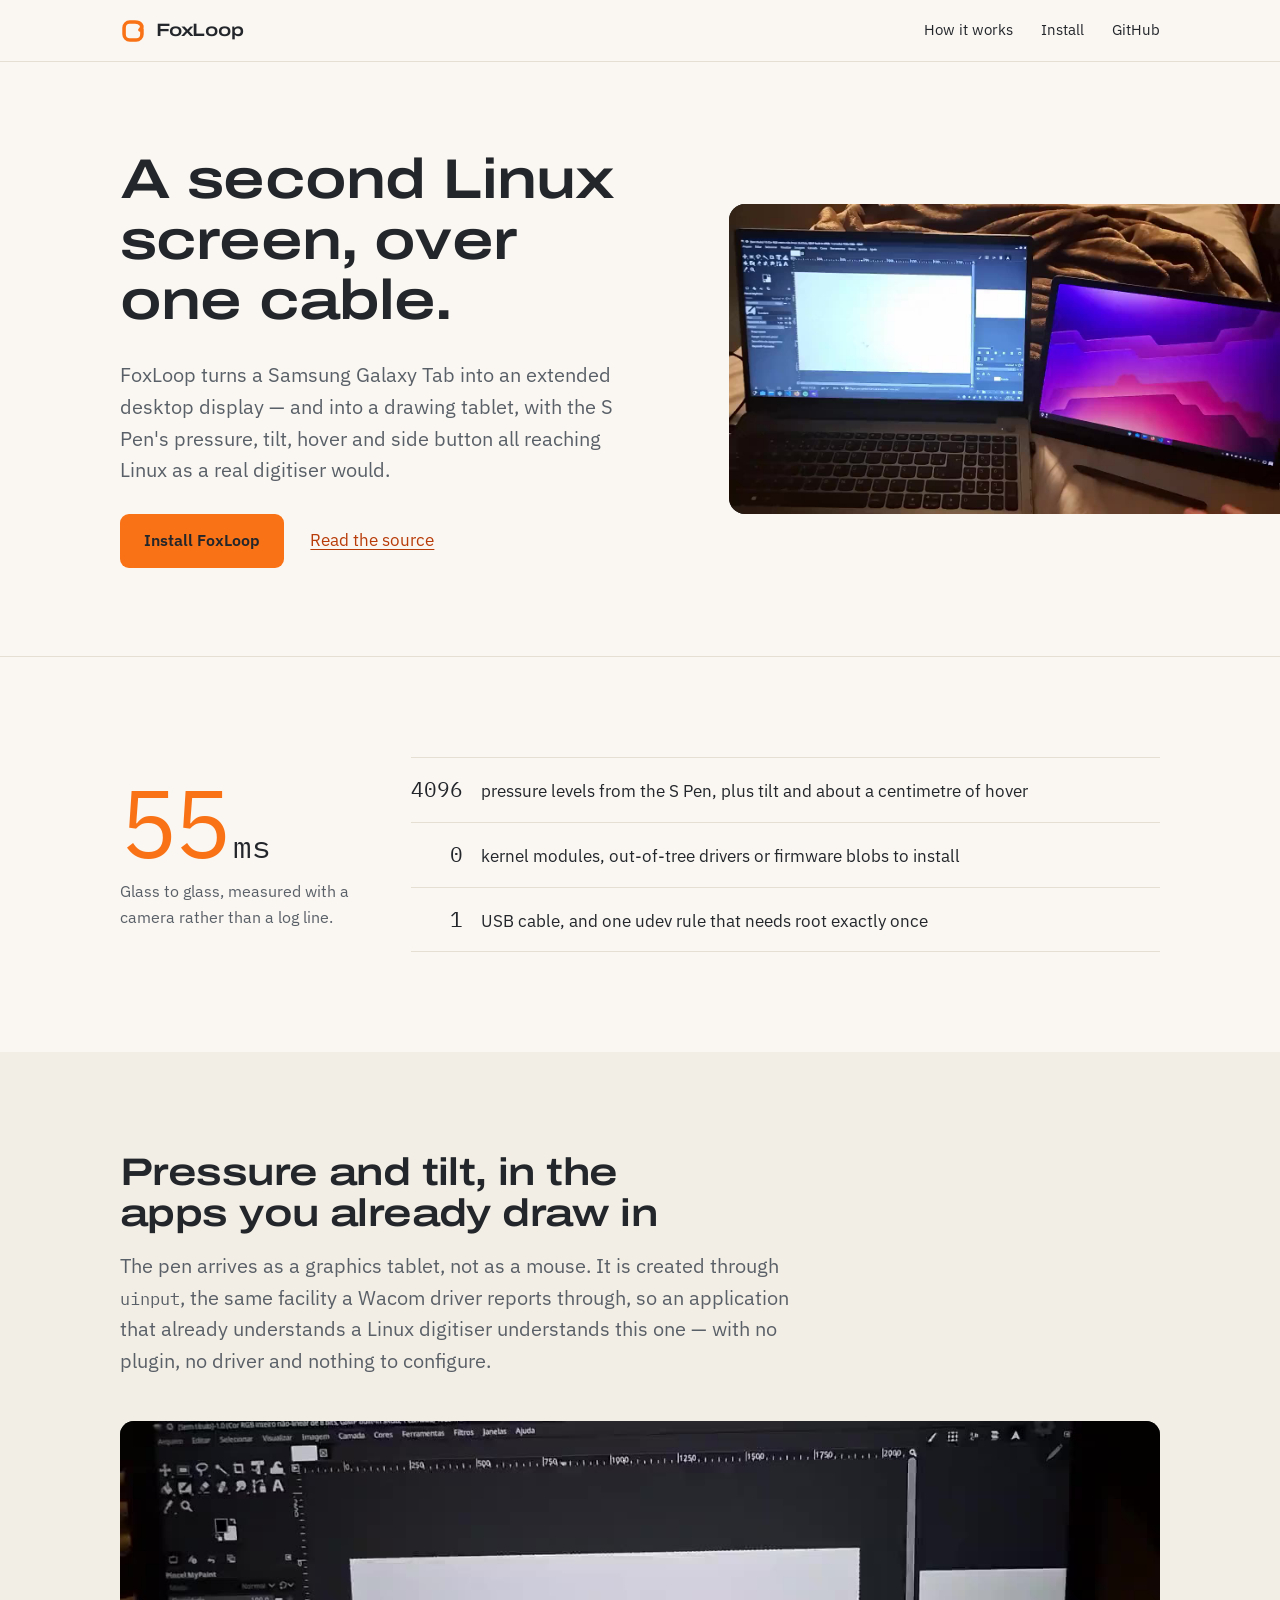
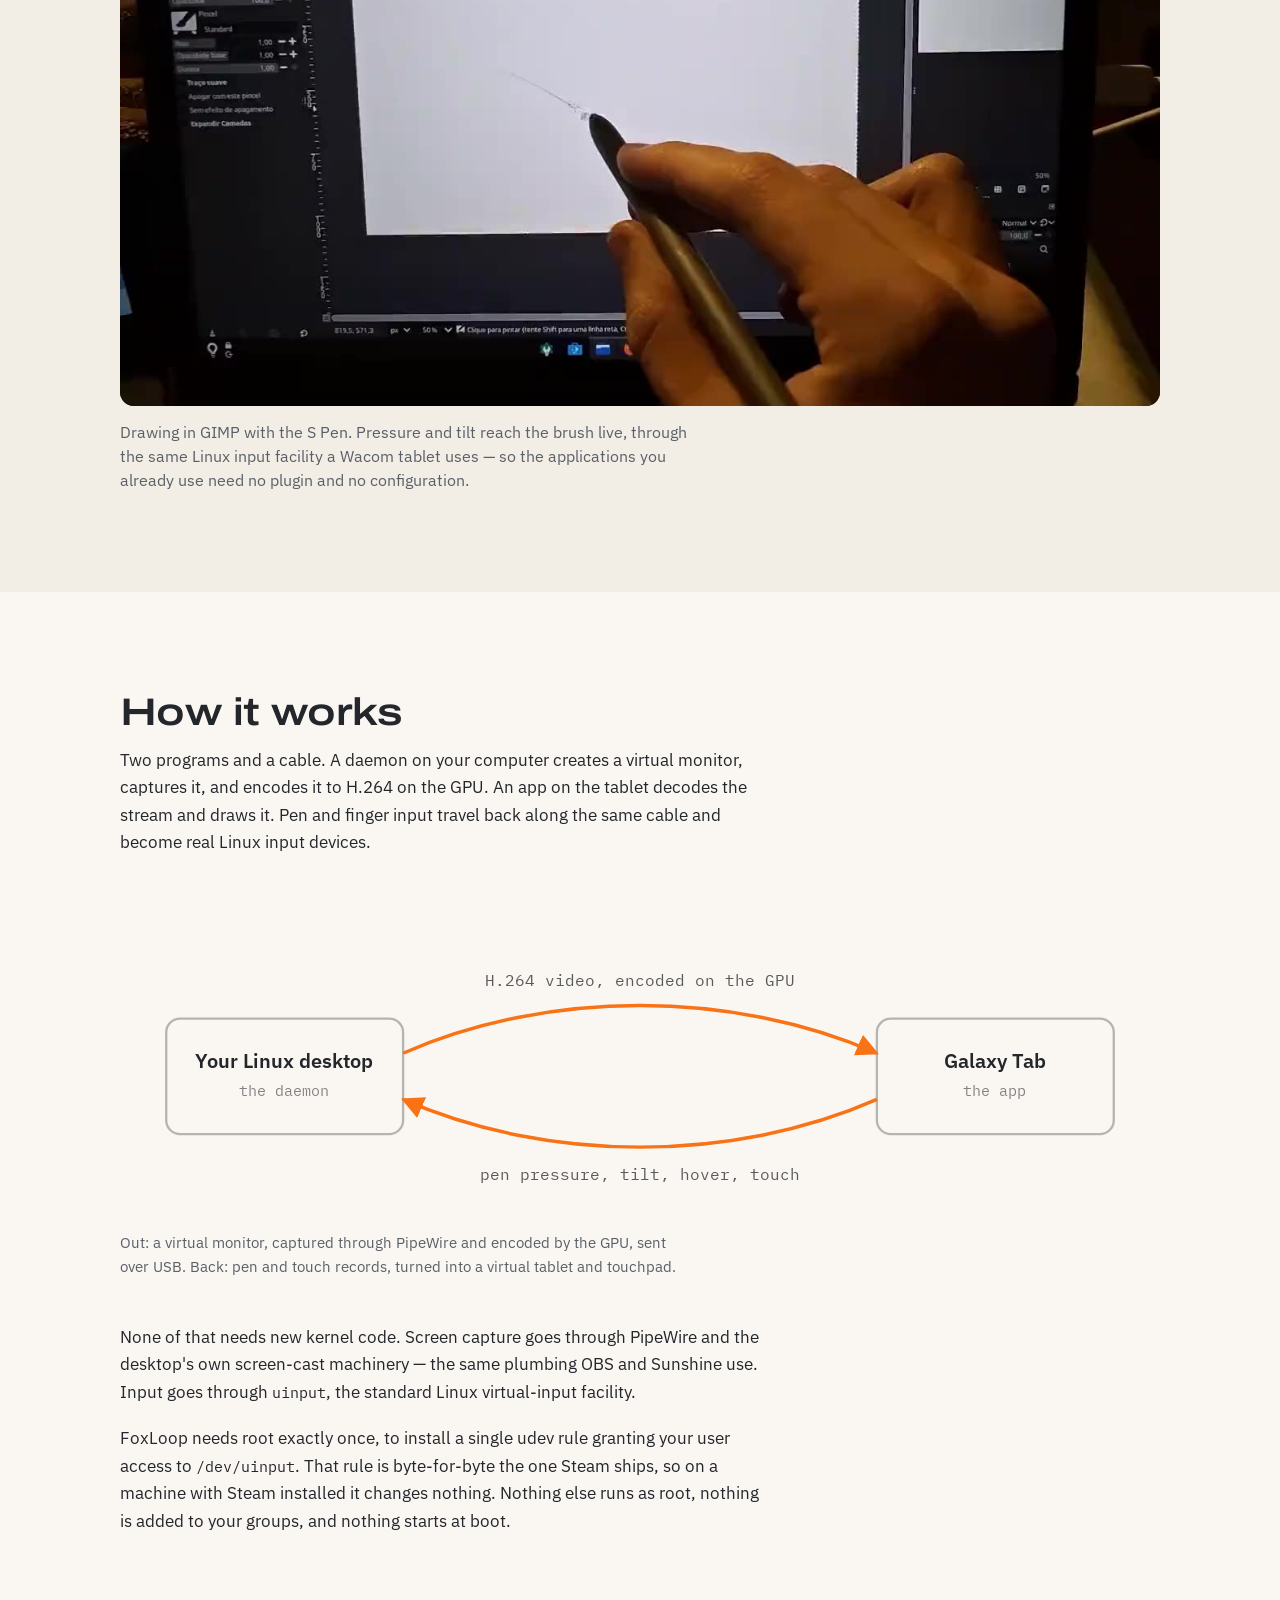
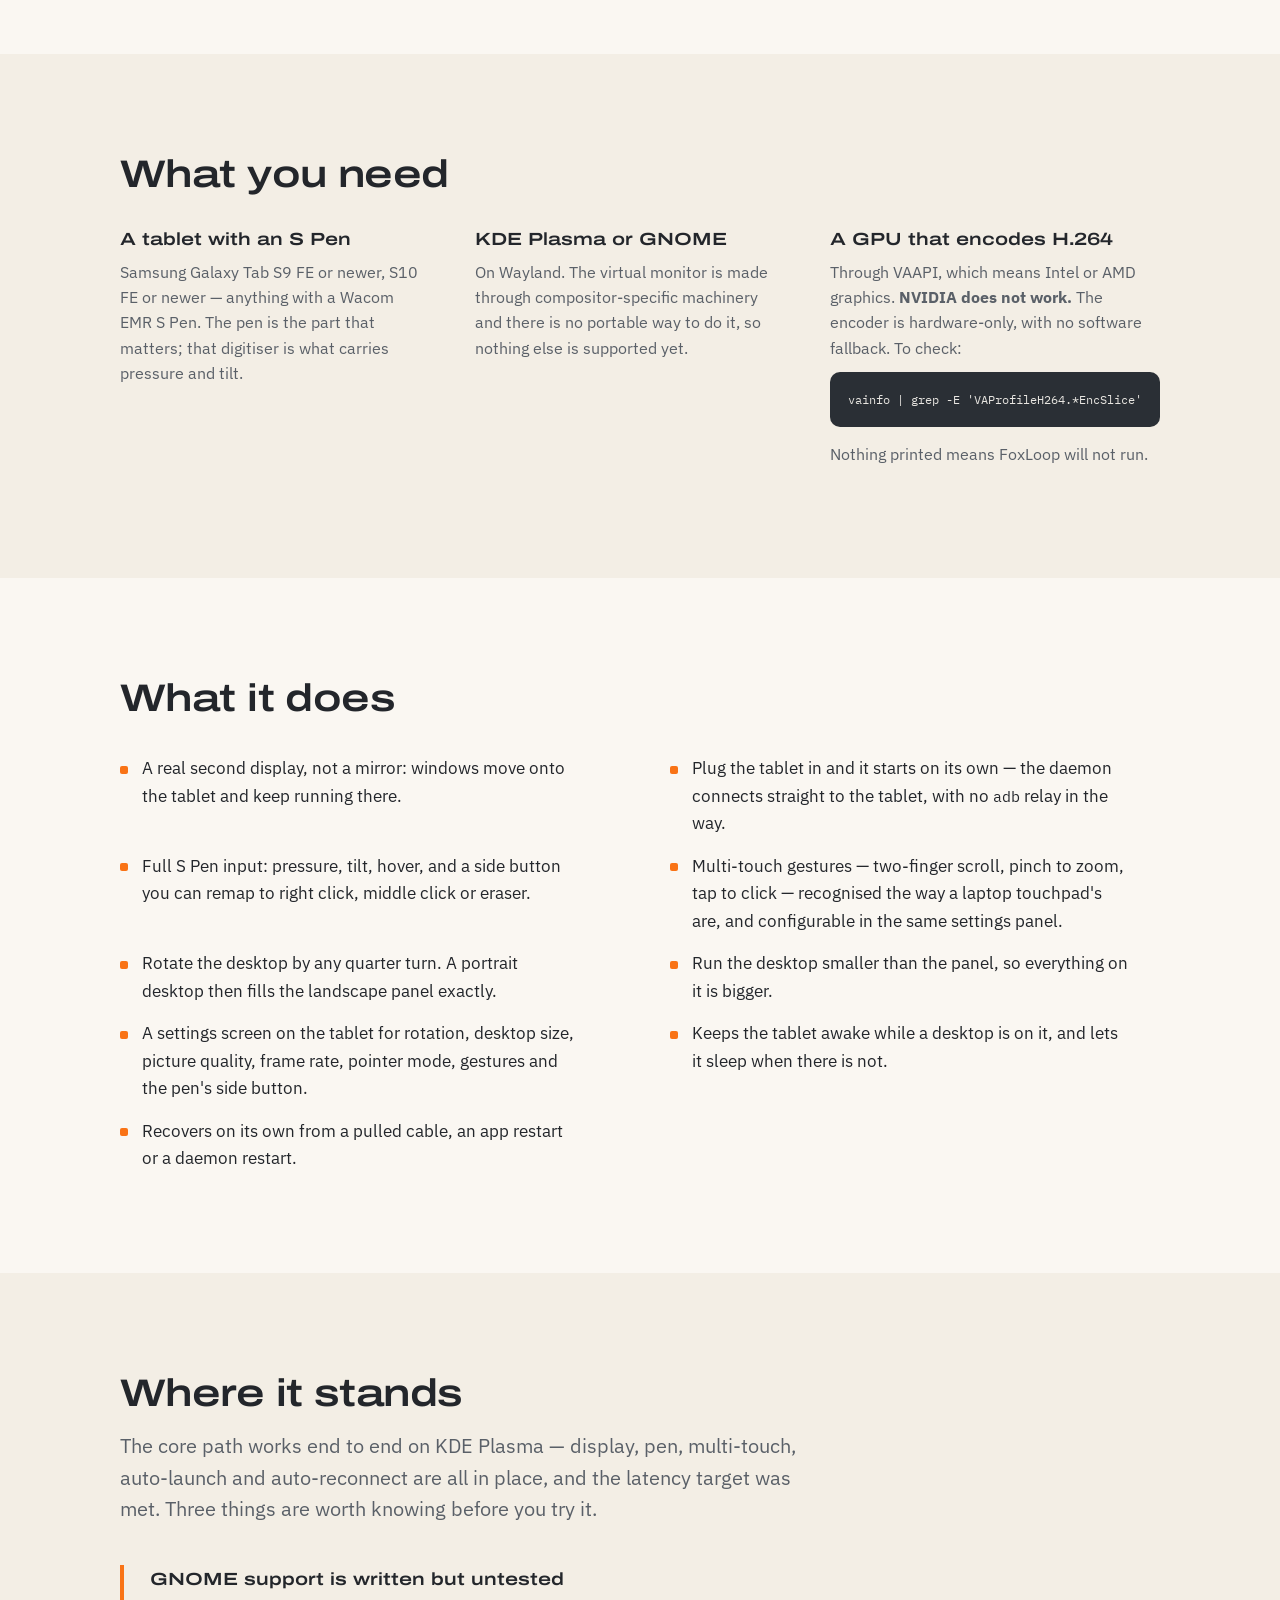
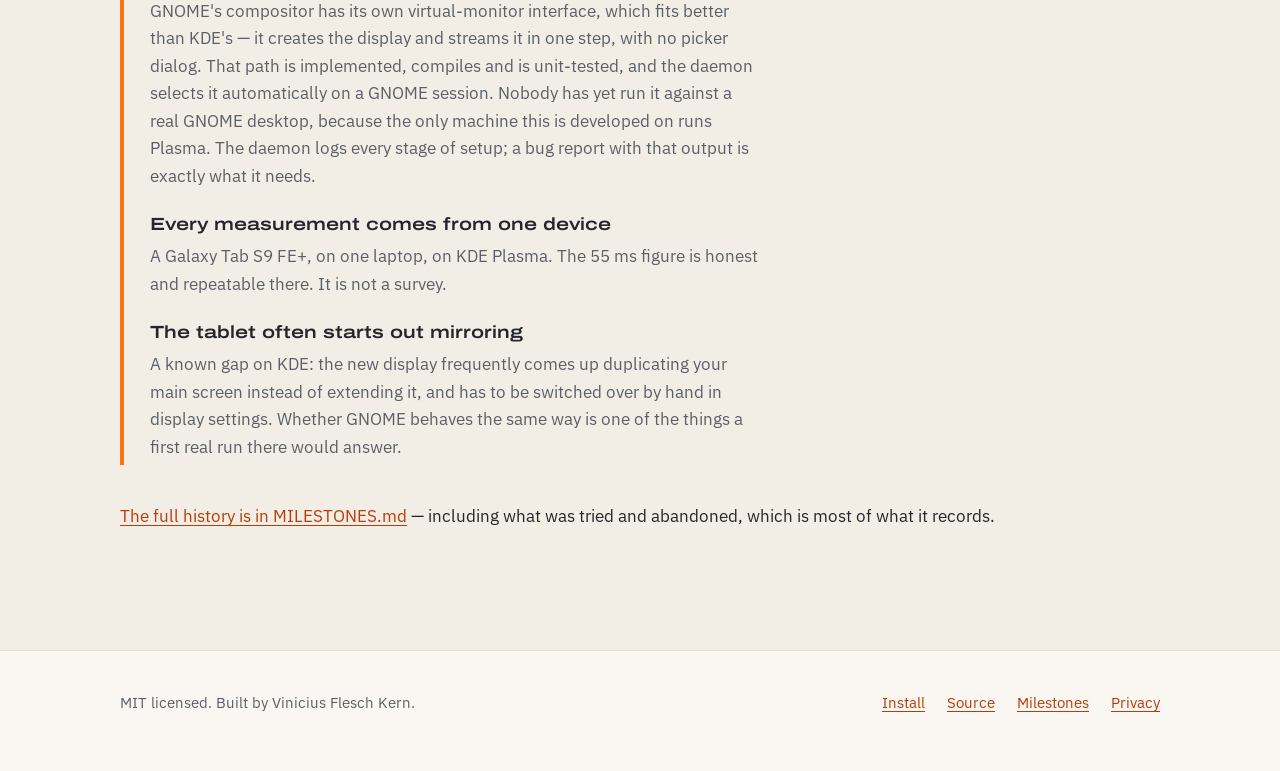
==== site/index.html @ e42240e1 "Give FoxLoop a landing page instead of a rendered README The Pages site has been on for months in le" ====
<!doctype html>
<html lang="en">
<head>
<meta charset="utf-8">
<meta name="viewport" content="width=device-width, initial-scale=1, viewport-fit=cover">
<title>FoxLoop — a second Linux screen you can draw on</title>
<meta name="description" content="FoxLoop turns a Samsung Galaxy Tab into an extended Linux display over one USB cable, with full S Pen pressure, tilt and hover. Open source, no kernel drivers.">
<link rel="icon" href="assets/mark.svg" type="image/svg+xml">
<link rel="canonical" href="https://v-inn.github.io/FoxLoop/">
<meta property="og:type" content="website">
<meta property="og:title" content="FoxLoop — a second Linux screen you can draw on">
<meta property="og:description" content="A Samsung Galaxy Tab as an extended Linux display over one USB cable, with full S Pen pressure, tilt and hover.">
<meta property="og:url" content="https://v-inn.github.io/FoxLoop/">
<meta property="og:image" content="https://v-inn.github.io/FoxLoop/assets/demo-pen.jpg">
<meta name="twitter:card" content="summary_large_image">
<link rel="preconnect" href="https://fonts.googleapis.com">
<link rel="preconnect" href="https://fonts.gstatic.com" crossorigin>
<link href="https://fonts.googleapis.com/css2?family=Archivo:wdth,wght@125,600&family=IBM+Plex+Mono&family=IBM+Plex+Sans:wght@400;600&display=swap" rel="stylesheet">
<link rel="stylesheet" href="style.css">
</head>
<body>

<a class="skip" href="#main">Skip to content</a>

<header class="masthead">
  <div class="wrap masthead__inner">
    <a class="brand" href="index.html">
      <svg viewBox="0 0 32 32" aria-hidden="true"><path d="M27 13.5 V20 A7 7 0 0 1 20 27 H12 A7 7 0 0 1 5 20 V12 A7 7 0 0 1 12 5 H18.5 C25 5 30 10 24.5 14.5" fill="none" stroke="#F97316" stroke-width="4.4" stroke-linecap="round" stroke-linejoin="round"/></svg>
      FoxLoop
    </a>
    <nav class="nav">
      <a href="#how">How it works</a>
      <a href="install.html">Install</a>
      <a href="https://github.com/V-inn/FoxLoop">GitHub</a>
    </nav>
  </div>
</header>

<main id="main">

  <div class="hero">
    <div class="hero__text">
      <h1>A second Linux screen, over one cable.</h1>
      <p class="lede">FoxLoop turns a Samsung Galaxy Tab into an extended desktop display — and into a drawing tablet, with the S Pen's pressure, tilt, hover and side button all reaching Linux as a real digitiser would.</p>
      <div class="actions">
        <a class="btn" href="install.html">Install FoxLoop</a>
        <a href="https://github.com/V-inn/FoxLoop">Read the source</a>
      </div>
    </div>
    <div class="well hero__well">
      <video src="assets/demo-extend.mp4" poster="assets/demo-extend.jpg"
             autoplay muted loop playsinline preload="metadata"
             width="1280" height="720"
             aria-label="A window is dragged from a laptop screen onto a tablet propped beside it, where it keeps running."></video>
    </div>
  </div>

  <section class="section rule-top">
    <div class="wrap">
      <div class="measures">
        <div>
          <p class="figure-lead">55<span>ms</span></p>
          <p>Glass to glass, measured with a camera rather than a log line.</p>
        </div>
        <ul class="supports">
          <li><b>4096</b><span>pressure levels from the S Pen, plus tilt and about a centimetre of hover</span></li>
          <li><b>0</b><span>kernel modules, out-of-tree drivers or firmware blobs to install</span></li>
          <li><b>1</b><span>USB cable, and one udev rule that needs root exactly once</span></li>
        </ul>
      </div>
    </div>
  </section>

  <section class="section section--band">
    <div class="wrap">
      <h2>Pressure and tilt, in the apps you already draw in</h2>
      <p class="lede">The pen arrives as a graphics tablet, not as a mouse. It is created through <code>uinput</code>, the same facility a Wacom driver reports through, so an application that already understands a Linux digitiser understands this one — with no plugin, no driver and nothing to configure.</p>
      <figure class="demo" style="margin-top:clamp(28px,4vw,44px)">
        <div class="well">
          <video src="assets/demo-pen.mp4" poster="assets/demo-pen.jpg"
                 autoplay muted loop playsinline preload="metadata"
                 width="1280" height="720"
                 aria-label="A hand draws a curve in GIMP on the tablet with the S Pen; the stroke thickens and thins with pressure."></video>
        </div>
        <figcaption>Drawing in GIMP with the S Pen. Pressure and tilt reach the brush live, through the same Linux input facility a Wacom tablet uses — so the applications you already use need no plugin and no configuration.</figcaption>
      </figure>
    </div>
  </section>

  <section class="section" id="how">
    <div class="wrap">
      <h2>How it works</h2>
      <div class="prose">
        <p>Two programs and a cable. A daemon on your computer creates a virtual monitor, captures it, and encodes it to H.264 on the GPU. An app on the tablet decodes the stream and draws it. Pen and finger input travel back along the same cable and become real Linux input devices.</p>
      </div>

      <figure class="diagram">
        <svg viewBox="0 0 900 270" role="img" aria-label="Diagram: the Linux desktop sends H.264 video over USB to the Galaxy Tab, and the tablet sends pen pressure, tilt and touch back along the same cable.">
          <defs>
            <marker id="arrow" viewBox="0 0 10 10" refX="9" refY="5" markerWidth="6.5" markerHeight="6.5" orient="auto">
              <path d="M0 0 L10 5 L0 10 Z" fill="#F97316"/>
            </marker>
          </defs>

          <rect x="40" y="100" width="205" height="100" rx="12" fill="none" stroke="currentColor" stroke-opacity=".32" stroke-width="2"/>
          <text class="d-title" x="142" y="143" text-anchor="middle">Your Linux desktop</text>
          <text class="d-sub" x="142" y="167" text-anchor="middle">the daemon</text>

          <rect x="655" y="100" width="205" height="100" rx="12" fill="none" stroke="currentColor" stroke-opacity=".32" stroke-width="2"/>
          <text class="d-title" x="757" y="143" text-anchor="middle">Galaxy Tab</text>
          <text class="d-sub" x="757" y="167" text-anchor="middle">the app</text>

          <path d="M245 130 C 370 75, 530 75, 655 130" fill="none" stroke="#F97316" stroke-width="3" marker-end="url(#arrow)"/>
          <text class="d-flow" x="450" y="72" text-anchor="middle">H.264 video, encoded on the GPU</text>

          <path d="M655 170 C 530 225, 370 225, 245 170" fill="none" stroke="#F97316" stroke-width="3" marker-end="url(#arrow)"/>
          <text class="d-flow" x="450" y="240" text-anchor="middle">pen pressure, tilt, hover, touch</text>
        </svg>
        <figcaption>Out: a virtual monitor, captured through PipeWire and encoded by the GPU, sent over USB. Back: pen and touch records, turned into a virtual tablet and touchpad.</figcaption>
      </figure>

      <div class="prose" style="margin-top:clamp(30px,4vw,44px)">
        <p>None of that needs new kernel code. Screen capture goes through PipeWire and the desktop's own screen-cast machinery — the same plumbing OBS and Sunshine use. Input goes through <code>uinput</code>, the standard Linux virtual-input facility.</p>
        <p>FoxLoop needs root exactly once, to install a single udev rule granting your user access to <code>/dev/uinput</code>. That rule is byte-for-byte the one Steam ships, so on a machine with Steam installed it changes nothing. Nothing else runs as root, nothing is added to your groups, and nothing starts at boot.</p>
      </div>
    </div>
  </section>

  <section class="section section--band">
    <div class="wrap">
      <h2>What you need</h2>
      <div class="needs">
        <div>
          <h3>A tablet with an S Pen</h3>
          <p>Samsung Galaxy Tab S9 FE or newer, S10 FE or newer — anything with a Wacom EMR S Pen. The pen is the part that matters; that digitiser is what carries pressure and tilt.</p>
        </div>
        <div>
          <h3>KDE Plasma or GNOME</h3>
          <p>On Wayland. The virtual monitor is made through compositor-specific machinery and there is no portable way to do it, so nothing else is supported yet.</p>
        </div>
        <div>
          <h3>A GPU that encodes H.264</h3>
          <p>Through VAAPI, which means Intel or AMD graphics. <strong>NVIDIA does not work.</strong> The encoder is hardware-only, with no software fallback. To check:</p>
          <pre class="code"><code>vainfo | grep -E 'VAProfileH264.*EncSlice'</code></pre>
          <p>Nothing printed means FoxLoop will not run.</p>
        </div>
      </div>
    </div>
  </section>

  <section class="section">
    <div class="wrap">
      <h2>What it does</h2>
      <ul class="marked marked--two" style="margin-top:clamp(24px,3vw,36px)">
        <li>A real second display, not a mirror: windows move onto the tablet and keep running there.</li>
        <li>Plug the tablet in and it starts on its own — the daemon connects straight to the tablet, with no <code>adb</code> relay in the way.</li>
        <li>Full S Pen input: pressure, tilt, hover, and a side button you can remap to right click, middle click or eraser.</li>
        <li>Multi-touch gestures — two-finger scroll, pinch to zoom, tap to click — recognised the way a laptop touchpad's are, and configurable in the same settings panel.</li>
        <li>Rotate the desktop by any quarter turn. A portrait desktop then fills the landscape panel exactly.</li>
        <li>Run the desktop smaller than the panel, so everything on it is bigger.</li>
        <li>A settings screen on the tablet for rotation, desktop size, picture quality, frame rate, pointer mode, gestures and the pen's side button.</li>
        <li>Keeps the tablet awake while a desktop is on it, and lets it sleep when there is not.</li>
        <li>Recovers on its own from a pulled cable, an app restart or a daemon restart.</li>
      </ul>
    </div>
  </section>

  <section class="section section--band">
    <div class="wrap">
      <h2>Where it stands</h2>
      <p class="lede">The core path works end to end on KDE Plasma — display, pen, multi-touch, auto-launch and auto-reconnect are all in place, and the latency target was met. Three things are worth knowing before you try it.</p>
      <div class="standing" style="margin-top:clamp(28px,4vw,40px)">
        <div>
          <h3>GNOME support is written but untested</h3>
          <p>GNOME's compositor has its own virtual-monitor interface, which fits better than KDE's — it creates the display and streams it in one step, with no picker dialog. That path is implemented, compiles and is unit-tested, and the daemon selects it automatically on a GNOME session. Nobody has yet run it against a real GNOME desktop, because the only machine this is developed on runs Plasma. The daemon logs every stage of setup; a bug report with that output is exactly what it needs.</p>
        </div>
        <div>
          <h3>Every measurement comes from one device</h3>
          <p>A Galaxy Tab S9 FE+, on one laptop, on KDE Plasma. The 55 ms figure is honest and repeatable there. It is not a survey.</p>
        </div>
        <div>
          <h3>The tablet often starts out mirroring</h3>
          <p>A known gap on KDE: the new display frequently comes up duplicating your main screen instead of extending it, and has to be switched over by hand in display settings. Whether GNOME behaves the same way is one of the things a first real run there would answer.</p>
        </div>
      </div>
      <p style="margin-top:clamp(28px,4vw,38px)"><a href="https://github.com/V-inn/FoxLoop/blob/main/MILESTONES.md">The full history is in MILESTONES.md</a> — including what was tried and abandoned, which is most of what it records.</p>
    </div>
  </section>

</main>

<footer class="colophon">
  <div class="wrap colophon__inner">
    <p style="margin:0">MIT licensed. Built by Vinicius Flesch Kern.</p>
    <ul>
      <li><a href="install.html">Install</a></li>
      <li><a href="https://github.com/V-inn/FoxLoop">Source</a></li>
      <li><a href="https://github.com/V-inn/FoxLoop/blob/main/MILESTONES.md">Milestones</a></li>
      <li><a href="privacy.html">Privacy</a></li>
    </ul>
  </div>
</footer>

</body>
</html>
---- site/style.css ----
/*
  FoxLoop site styles.

  Palette note, because the numbers drove the design and a later editor will
  otherwise "simplify" it into an accessibility bug: orange on a light ground is
  contrast-hostile, so the accent is two colours with two jobs that must not be
  swapped.

    --fill   #F97316  2.62:1 on the ground -- fills, marks, rules, the diagram.
                      Never carries body-size text.
    --accent #B83C0A  5.33:1 on the ground -- links, small accent text.

  --accent is a shade darker than it looks like it needs to be, and that is
  deliberate: half the page's sections sit on --band rather than --ground, and a
  lighter orange that passed on one failed on the other (#C2410C measures 4.85
  on the ground but 4.48 on the band, just under). One colour that clears both
  beats two that each work in one place.

  And a button filled with --fill takes an ink label, never a white one: white
  on #F97316 is 2.80:1, ink on it is 5.41:1. That is why --on-fill is dark.
*/

:root {
  --ground: #faf7f2;
  --band: #f3eee5;
  --ink: #23262b;
  --muted: #5a6068;
  --fill: #f97316;
  --accent: #b83c0a;
  --on-fill: #23262b;
  --recess: #2a2f35;
  --rule: #e5ded3;

  --display: "Archivo", ui-sans-serif, system-ui, sans-serif;
  --body: "IBM Plex Sans", ui-sans-serif, system-ui, -apple-system, sans-serif;
  --mono: "IBM Plex Mono", ui-monospace, "SFMono-Regular", Menlo, monospace;

  --page: 1120px;
  --gutter: clamp(20px, 4vw, 40px);
}

@media (prefers-color-scheme: dark) {
  :root {
    --ground: #16181b;
    --band: #1d2024;
    --ink: #ece8e2;
    --muted: #a5acb5;
    --accent: #ff9e63;
    --recess: #0e1012;
    --rule: #2f343a;
  }
}

*,
*::before,
*::after {
  box-sizing: border-box;
}

html {
  -webkit-text-size-adjust: 100%;
}

body {
  margin: 0;
  background: var(--ground);
  color: var(--ink);
  font-family: var(--body);
  font-size: 17px;
  line-height: 1.62;
  -webkit-font-smoothing: antialiased;
  overflow-wrap: break-word;
}

h1,
h2,
h3 {
  font-family: var(--display);
  font-stretch: 125%;
  font-weight: 600;
  line-height: 1.08;
  letter-spacing: -0.015em;
  margin: 0;
  text-wrap: balance;
}

h1 {
  font-size: clamp(2.2rem, 4.4vw, 3.5rem);
}

h2 {
  font-size: clamp(1.65rem, 3.2vw, 2.4rem);
}

h3 {
  font-size: 1.1rem;
  line-height: 1.3;
  letter-spacing: 0;
}

p {
  margin: 0 0 1.1em;
}

h1 + p,
h2 + p,
h2 + .prose,
h2 + figure {
  margin-top: 0.8em;
}

a {
  color: var(--accent);
  text-decoration-thickness: 1px;
  text-underline-offset: 3px;
}

a:hover {
  text-decoration-thickness: 2px;
}

:focus-visible {
  outline: 3px solid var(--accent);
  outline-offset: 3px;
  border-radius: 2px;
}

code,
kbd {
  font-family: var(--mono);
  font-size: 0.88em;
}

/* ---- shell ---------------------------------------------------------- */

.wrap {
  max-width: var(--page);
  margin: 0 auto;
  padding-inline: var(--gutter);
}

.prose {
  max-width: 64ch;
}

.prose h2 {
  margin-top: 1.9em;
}

.prose h2:first-child {
  margin-top: 0;
}

.section {
  padding-block: clamp(52px, 8vw, 100px);
}

.section--band {
  background: var(--band);
}

.rule-top {
  border-top: 1px solid var(--rule);
}

.lede {
  font-size: clamp(1.05rem, 1.6vw, 1.22rem);
  color: var(--muted);
  max-width: 58ch;
}

.skip {
  position: absolute;
  left: -9999px;
}

.skip:focus {
  left: var(--gutter);
  top: 10px;
  z-index: 10;
  background: var(--fill);
  color: var(--on-fill);
  padding: 10px 16px;
  border-radius: 8px;
  font-weight: 600;
}

/* ---- header --------------------------------------------------------- */

.masthead {
  border-bottom: 1px solid var(--rule);
}

.masthead__inner {
  display: flex;
  align-items: center;
  justify-content: space-between;
  gap: 20px;
  padding-block: 16px;
  flex-wrap: wrap;
}

.brand {
  display: inline-flex;
  align-items: center;
  gap: 10px;
  color: inherit;
  text-decoration: none;
  font-family: var(--display);
  font-stretch: 125%;
  font-weight: 600;
  font-size: 1.12rem;
  letter-spacing: -0.01em;
}

.brand svg {
  display: block;
  width: 26px;
  height: 26px;
  flex: none;
}

.nav {
  display: flex;
  align-items: center;
  gap: clamp(14px, 2.4vw, 28px);
  font-size: 0.94rem;
}

.nav a {
  color: var(--ink);
  text-decoration: none;
}

.nav a:hover,
.nav a[aria-current] {
  color: var(--accent);
  text-decoration: underline;
  text-underline-offset: 4px;
}

/* ---- hero ----------------------------------------------------------- */

/*
  The video runs off the right edge of the viewport on purpose: the footage is
  a photograph of a real desk, and letting it leave the page says it continues
  past the screen. The left rounding is the only rounding it gets, for the same
  reason -- a corner it never reaches is a corner it should not have.
*/
.hero {
  display: grid;
  grid-template-columns: minmax(0, 1fr) minmax(0, 1fr);
  align-items: center;
  gap: clamp(28px, 4.5vw, 60px);
  padding-left: max(var(--gutter), calc((100vw - var(--page)) / 2 + var(--gutter)));
  padding-block: clamp(44px, 7vw, 88px);
}

.hero h1 {
  margin-bottom: 0.5em;
  max-width: 15ch;
}

.hero .lede {
  max-width: 42ch;
}

.hero__well {
  border-radius: 16px 0 0 16px;
}

.actions {
  display: flex;
  align-items: center;
  gap: clamp(16px, 2.4vw, 26px);
  flex-wrap: wrap;
  margin-top: 28px;
}

.btn {
  display: inline-block;
  background: var(--fill);
  color: var(--on-fill);
  font-weight: 600;
  font-size: 1rem;
  padding: 0.82em 1.45em;
  border-radius: 9px;
  text-decoration: none;
  border: 1px solid transparent;
}

.btn:hover {
  background: #e4640b;
}

@media (prefers-color-scheme: dark) {
  .btn:hover {
    background: #ff8a33;
  }
}

/* ---- video wells ---------------------------------------------------- */

.well {
  background: var(--recess);
  overflow: hidden;
  line-height: 0;
}

.well video,
.well img {
  display: block;
  width: 100%;
  height: auto;
}

.demo {
  margin: 0;
}

.demo .well {
  border-radius: 14px;
}

.demo figcaption {
  margin-top: 14px;
  color: var(--muted);
  font-size: 0.97rem;
  max-width: 58ch;
  line-height: 1.55;
}

.demo-pair {
  display: grid;
  gap: clamp(28px, 4vw, 44px);
}

@media (min-width: 900px) {
  .demo-pair {
    grid-template-columns: 1fr 1fr;
    align-items: start;
  }
}

/* ---- the lead figure and its three supports ------------------------- */

.measures {
  display: grid;
  gap: clamp(26px, 4vw, 52px);
  align-items: center;
}

@media (min-width: 820px) {
  .measures {
    grid-template-columns: auto 1fr;
  }
}

.figure-lead {
  font-family: var(--mono);
  font-size: clamp(3.6rem, 9vw, 6rem);
  line-height: 0.9;
  letter-spacing: -0.04em;
  color: var(--fill);
  margin: 0;
}

.figure-lead span {
  font-size: 0.32em;
  letter-spacing: 0;
  margin-left: 0.15em;
  color: var(--ink);
}

.figure-lead + p {
  margin: 14px 0 0;
  max-width: 24ch;
  color: var(--muted);
  font-size: 0.97rem;
}

.supports {
  list-style: none;
  margin: 0;
  padding: 0;
  display: grid;
  gap: 2px;
}

.supports li {
  display: grid;
  grid-template-columns: 5.2ch 1fr;
  gap: 18px;
  align-items: baseline;
  padding-block: 14px;
  border-top: 1px solid var(--rule);
}

.supports li:last-child {
  border-bottom: 1px solid var(--rule);
}

.supports b {
  font-family: var(--mono);
  font-weight: 400;
  font-size: 1.32rem;
  color: var(--ink);
  text-align: right;
}

/* ---- the loop diagram ----------------------------------------------- */

.diagram {
  margin: clamp(30px, 4vw, 46px) 0 0;
  overflow-x: auto;
}

.diagram svg {
  display: block;
  width: 100%;
  min-width: 660px;
  height: auto;
}

.diagram figcaption {
  margin-top: 16px;
  color: var(--muted);
  font-size: 0.94rem;
  max-width: 62ch;
}

/* SVG text takes no inherited font, so the diagram's labels are styled here
   rather than with presentation attributes -- it keeps them on the same type
   scale as the page, dark mode included. */
.diagram svg {
  color: var(--ink);
}

.d-title {
  font-family: var(--body);
  font-size: 17px;
  font-weight: 600;
  fill: currentColor;
}

.d-sub {
  font-family: var(--mono);
  font-size: 13px;
  fill: currentColor;
  opacity: 0.55;
}

.d-flow {
  font-family: var(--mono);
  font-size: 14px;
  fill: currentColor;
  opacity: 0.75;
}

/* ---- plain lists ---------------------------------------------------- */

.marked {
  list-style: none;
  margin: 0;
  padding: 0;
  display: grid;
  gap: 15px;
}

@media (min-width: 780px) {
  .marked--two {
    grid-template-columns: 1fr 1fr;
    column-gap: clamp(30px, 5vw, 60px);
  }
}

.marked li {
  position: relative;
  padding-left: 22px;
  max-width: 46ch;
}

.marked li::before {
  content: "";
  position: absolute;
  left: 0;
  top: 0.62em;
  width: 8px;
  height: 8px;
  border-radius: 2px;
  background: var(--fill);
}

.needs {
  display: grid;
  gap: 26px;
  margin-top: 34px;
}

@media (min-width: 860px) {
  .needs {
    grid-template-columns: repeat(3, 1fr);
    gap: clamp(26px, 4vw, 48px);
  }
}

.needs h3 {
  margin-bottom: 8px;
}

.needs p {
  color: var(--muted);
  font-size: 0.97rem;
  margin-bottom: 0.7em;
}

/* ---- code ----------------------------------------------------------- */

.code {
  font-family: var(--mono);
  font-size: 0.85rem;
  line-height: 1.7;
  background: var(--recess);
  color: #e8e6e1;
  padding: 16px 18px;
  border-radius: 10px;
  overflow-x: auto;
  margin: 0 0 1.1em;
}

.code b {
  color: #ffb375;
  font-weight: 400;
}

/* ---- the honest block ----------------------------------------------- */

/*
  Given its own weight rather than a footnote, because the project's whole
  documentation habit is to say plainly what has not been verified. A landing
  page that buried this would be the first place that stopped doing it.
*/
.standing {
  border-left: 4px solid var(--fill);
  padding: 4px 0 4px 26px;
  max-width: 64ch;
}

.standing h3 {
  margin-bottom: 6px;
}

.standing > div + div {
  margin-top: 24px;
}

.standing p {
  margin-bottom: 0;
  color: var(--muted);
}

/* ---- tables --------------------------------------------------------- */

.table-scroll {
  overflow-x: auto;
  margin-bottom: 1.4em;
}

table {
  border-collapse: collapse;
  width: 100%;
  min-width: 560px;
  font-size: 0.95rem;
}

th,
td {
  text-align: left;
  vertical-align: top;
  padding: 13px 18px 13px 0;
  border-top: 1px solid var(--rule);
}

th {
  font-weight: 600;
  border-top: 0;
  border-bottom: 2px solid var(--rule);
  padding-top: 0;
}

td code {
  color: var(--accent);
}

/* ---- steps ---------------------------------------------------------- */

/* Numbered because installing genuinely is a sequence -- do the second thing
   before the first and the pen permission does not reach your session. */
.steps {
  counter-reset: step;
  list-style: none;
  margin: 0;
  padding: 0;
}

.steps > li {
  counter-increment: step;
  position: relative;
  padding-left: 52px;
  padding-bottom: clamp(30px, 4vw, 46px);
}

.steps > li::before {
  content: counter(step);
  position: absolute;
  left: 0;
  top: -2px;
  width: 32px;
  height: 32px;
  border-radius: 50%;
  background: var(--fill);
  color: var(--on-fill);
  font-family: var(--mono);
  font-size: 0.92rem;
  display: grid;
  place-items: center;
}

.steps > li:last-child {
  padding-bottom: 0;
}

.steps h3 {
  margin-bottom: 10px;
}

/* ---- footer --------------------------------------------------------- */

.colophon {
  border-top: 1px solid var(--rule);
  padding-block: 40px 56px;
  font-size: 0.94rem;
  color: var(--muted);
}

.colophon__inner {
  display: flex;
  justify-content: space-between;
  gap: 20px 34px;
  flex-wrap: wrap;
}

.colophon ul {
  list-style: none;
  display: flex;
  gap: 22px;
  margin: 0;
  padding: 0;
  flex-wrap: wrap;
}

/* ---- narrow --------------------------------------------------------- */

@media (max-width: 899px) {
  .hero {
    grid-template-columns: 1fr;
    padding-left: 0;
    padding-right: 0;
  }

  .hero__text {
    max-width: none;
    padding-inline: var(--gutter);
  }

  .hero__well {
    border-radius: 0;
  }
}

@media (prefers-reduced-motion: reduce) {
  *,
  *::before,
  *::after {
    animation-duration: 0.01ms !important;
    animation-iteration-count: 1 !important;
    transition-duration: 0.01ms !important;
  }
}
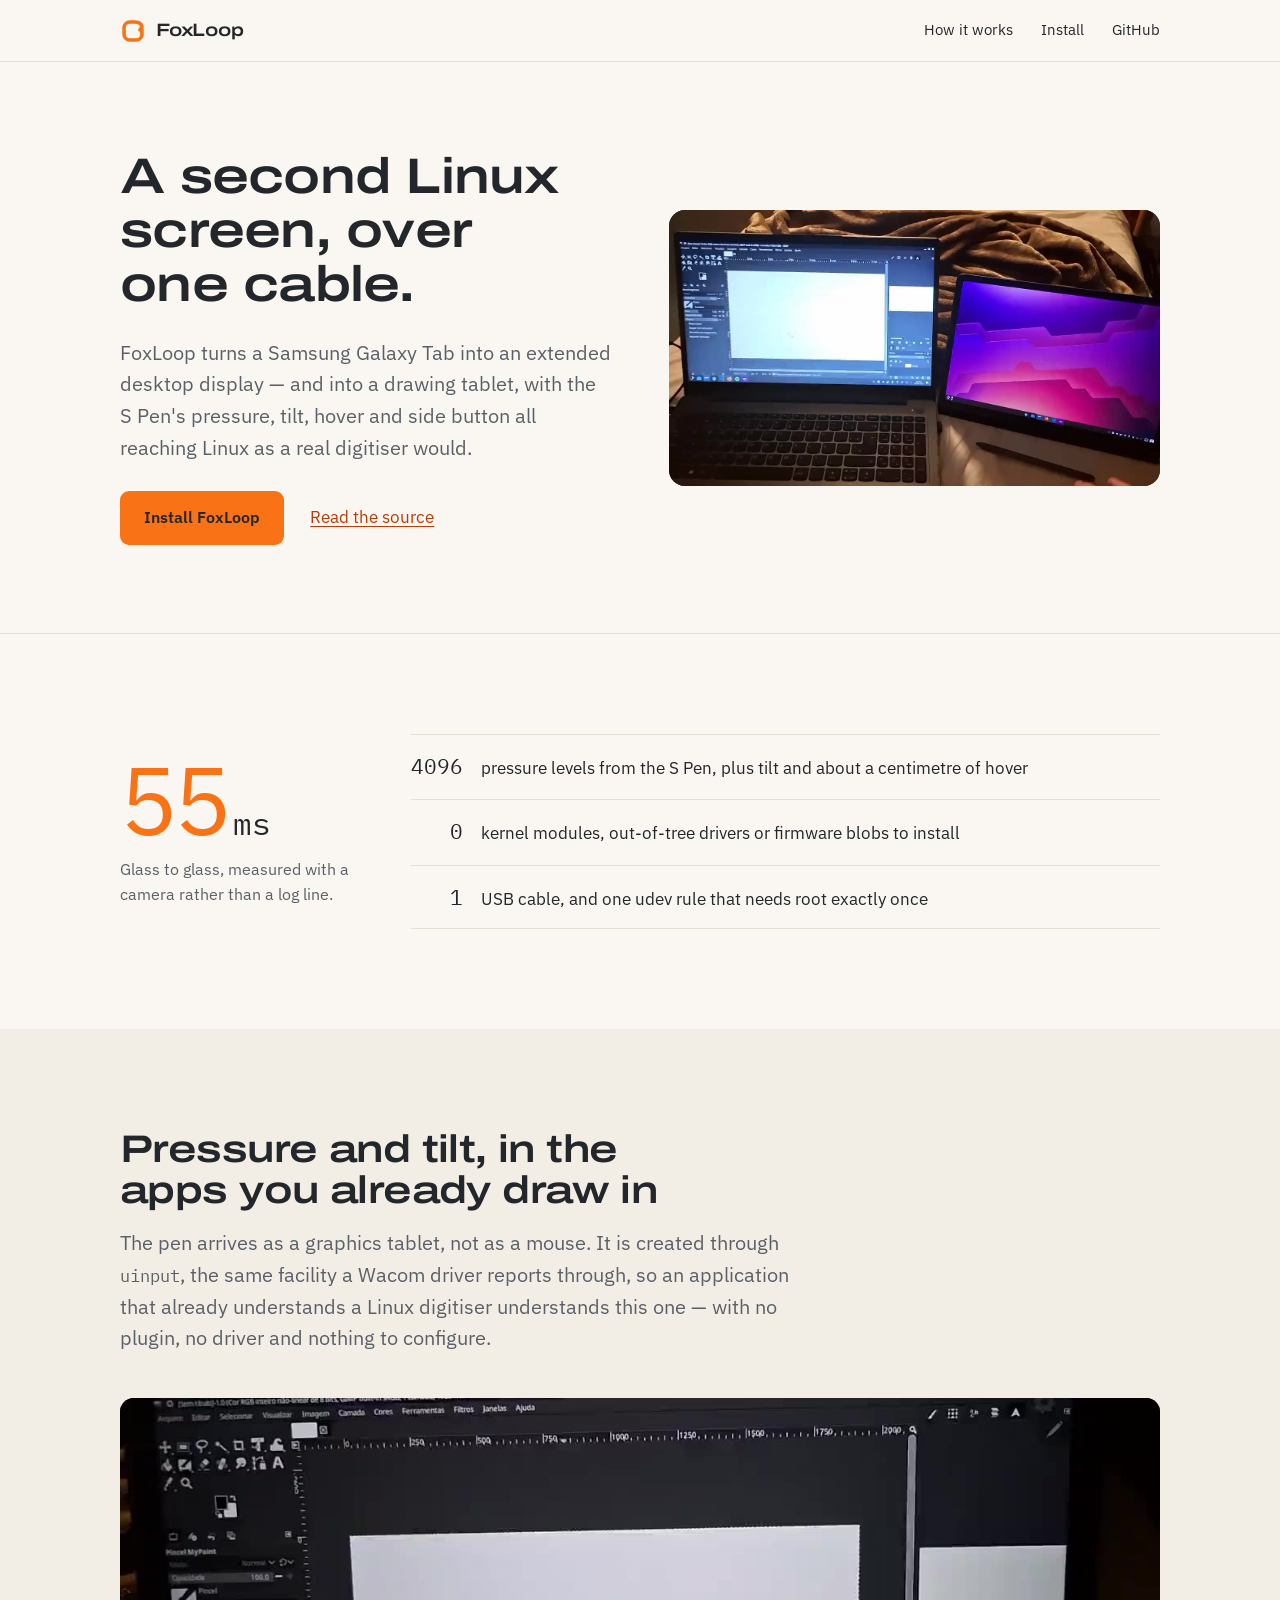
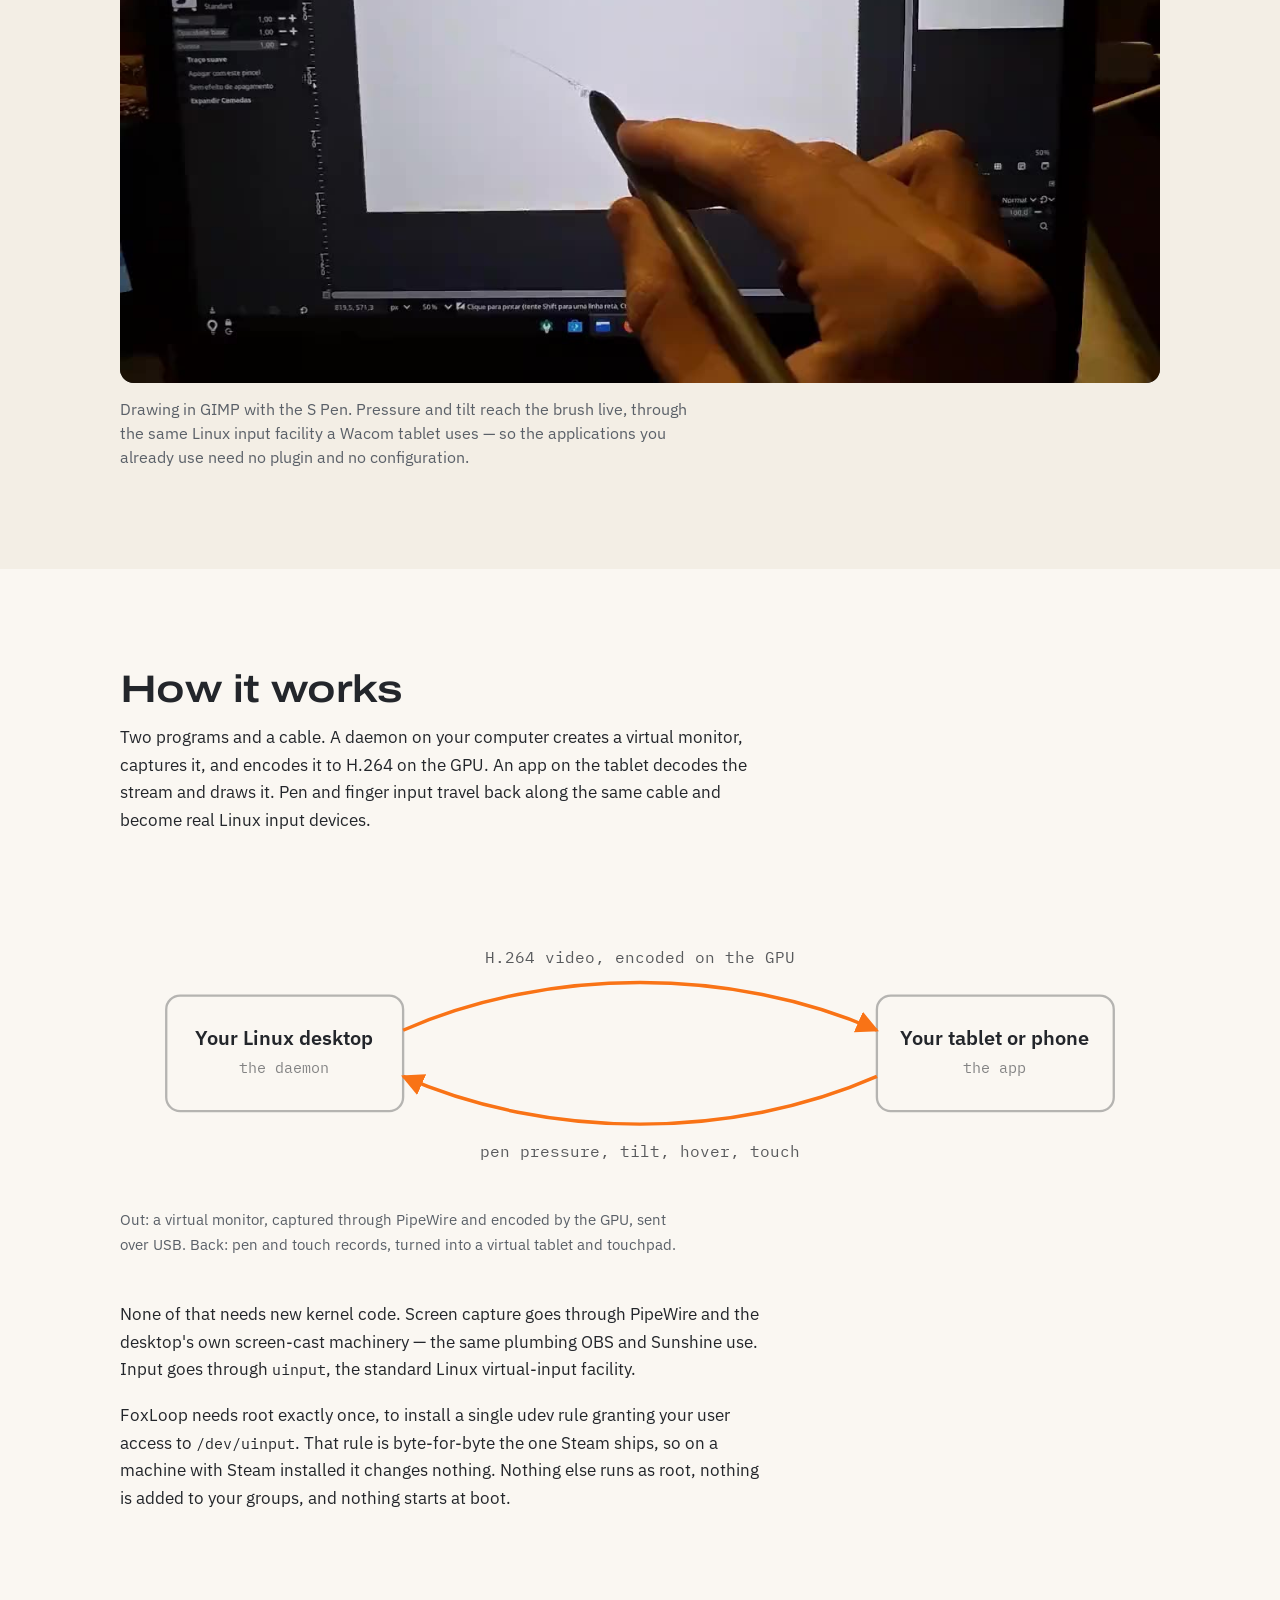
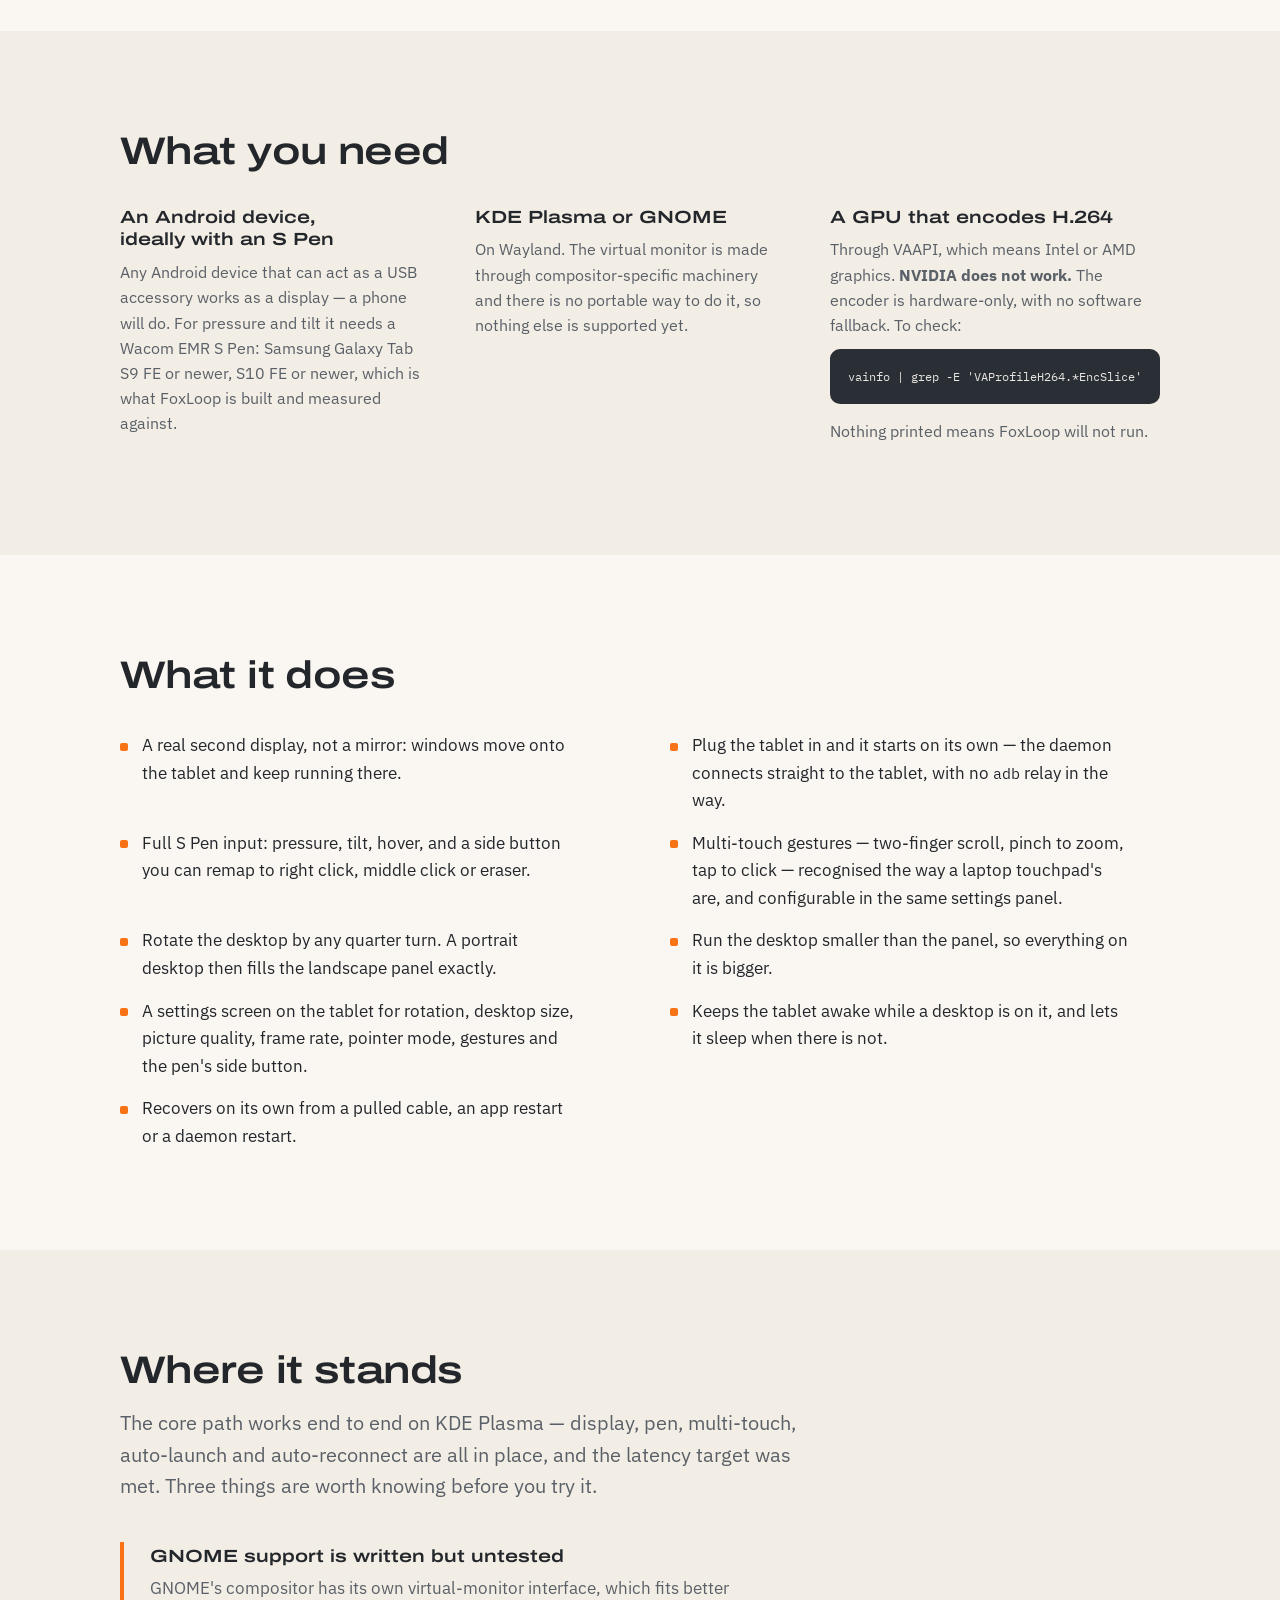
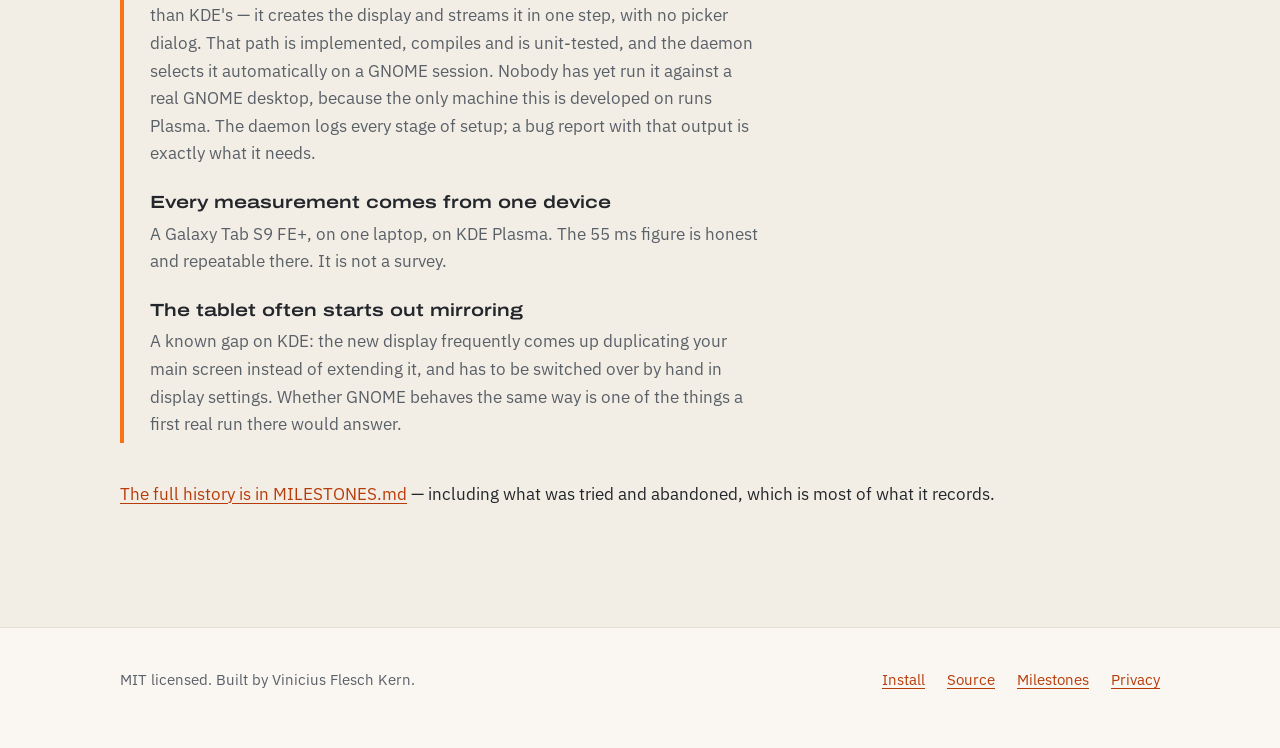
==== commit 3ab4739d: "Stop claiming FoxLoop needs a Galaxy Tab, because it does not The README had said "Supported hardwar" ====
--- a/site/index.html
+++ b/site/index.html
@@ -95,7 +95,7 @@
       </div>
 
       <figure class="diagram">
-        <svg viewBox="0 0 900 270" role="img" aria-label="Diagram: the Linux desktop sends H.264 video over USB to the Galaxy Tab, and the tablet sends pen pressure, tilt and touch back along the same cable.">
+        <svg viewBox="0 0 900 270" role="img" aria-label="Diagram: the Linux desktop sends H.264 video over USB to the tablet or phone, which sends pen pressure, tilt and touch back along the same cable.">
           <defs>
             <marker id="arrow" viewBox="0 0 10 10" refX="9" refY="5" markerWidth="6.5" markerHeight="6.5" orient="auto">
               <path d="M0 0 L10 5 L0 10 Z" fill="#F97316"/>
@@ -107,7 +107,7 @@
           <text class="d-sub" x="142" y="167" text-anchor="middle">the daemon</text>
 
           <rect x="655" y="100" width="205" height="100" rx="12" fill="none" stroke="currentColor" stroke-opacity=".32" stroke-width="2"/>
-          <text class="d-title" x="757" y="143" text-anchor="middle">Galaxy Tab</text>
+          <text class="d-title" x="757" y="143" text-anchor="middle">Your tablet or phone</text>
           <text class="d-sub" x="757" y="167" text-anchor="middle">the app</text>
 
           <path d="M245 130 C 370 75, 530 75, 655 130" fill="none" stroke="#F97316" stroke-width="3" marker-end="url(#arrow)"/>
@@ -131,8 +131,8 @@
       <h2>What you need</h2>
       <div class="needs">
         <div>
-          <h3>A tablet with an S Pen</h3>
-          <p>Samsung Galaxy Tab S9 FE or newer, S10 FE or newer — anything with a Wacom EMR S Pen. The pen is the part that matters; that digitiser is what carries pressure and tilt.</p>
+          <h3>An Android device, ideally with an S Pen</h3>
+          <p>Any Android device that can act as a USB accessory works as a display — a phone will do. For pressure and tilt it needs a Wacom EMR S Pen: Samsung Galaxy Tab S9 FE or newer, S10 FE or newer, which is what FoxLoop is built and measured against.</p>
         </div>
         <div>
           <h3>KDE Plasma or GNOME</h3>
--- a/site/style.css
+++ b/site/style.css
@@ -85,7 +85,7 @@
 }
 
 h1 {
-  font-size: clamp(2.2rem, 4.4vw, 3.5rem);
+  font-size: clamp(2.1rem, 3.9vw, 3.15rem);
 }
 
 h2 {
@@ -241,24 +241,19 @@
 
 /* ---- hero ----------------------------------------------------------- */
 
-/*
-  The video runs off the right edge of the viewport on purpose: the footage is
-  a photograph of a real desk, and letting it leave the page says it continues
-  past the screen. The left rounding is the only rounding it gets, for the same
-  reason -- a corner it never reaches is a corner it should not have.
-*/
 .hero {
   display: grid;
   grid-template-columns: minmax(0, 1fr) minmax(0, 1fr);
   align-items: center;
   gap: clamp(28px, 4.5vw, 60px);
-  padding-left: max(var(--gutter), calc((100vw - var(--page)) / 2 + var(--gutter)));
+  max-width: var(--page);
+  margin-inline: auto;
+  padding-inline: var(--gutter);
   padding-block: clamp(44px, 7vw, 88px);
 }
 
 .hero h1 {
   margin-bottom: 0.5em;
-  max-width: 15ch;
 }
 
 .hero .lede {
@@ -266,7 +261,7 @@
 }
 
 .hero__well {
-  border-radius: 16px 0 0 16px;
+  border-radius: 16px;
 }
 
 .actions {
@@ -664,17 +659,10 @@
 @media (max-width: 899px) {
   .hero {
     grid-template-columns: 1fr;
-    padding-left: 0;
-    padding-right: 0;
-  }
-
-  .hero__text {
+  }
+
+  .hero h1 {
     max-width: none;
-    padding-inline: var(--gutter);
-  }
-
-  .hero__well {
-    border-radius: 0;
   }
 }
 
